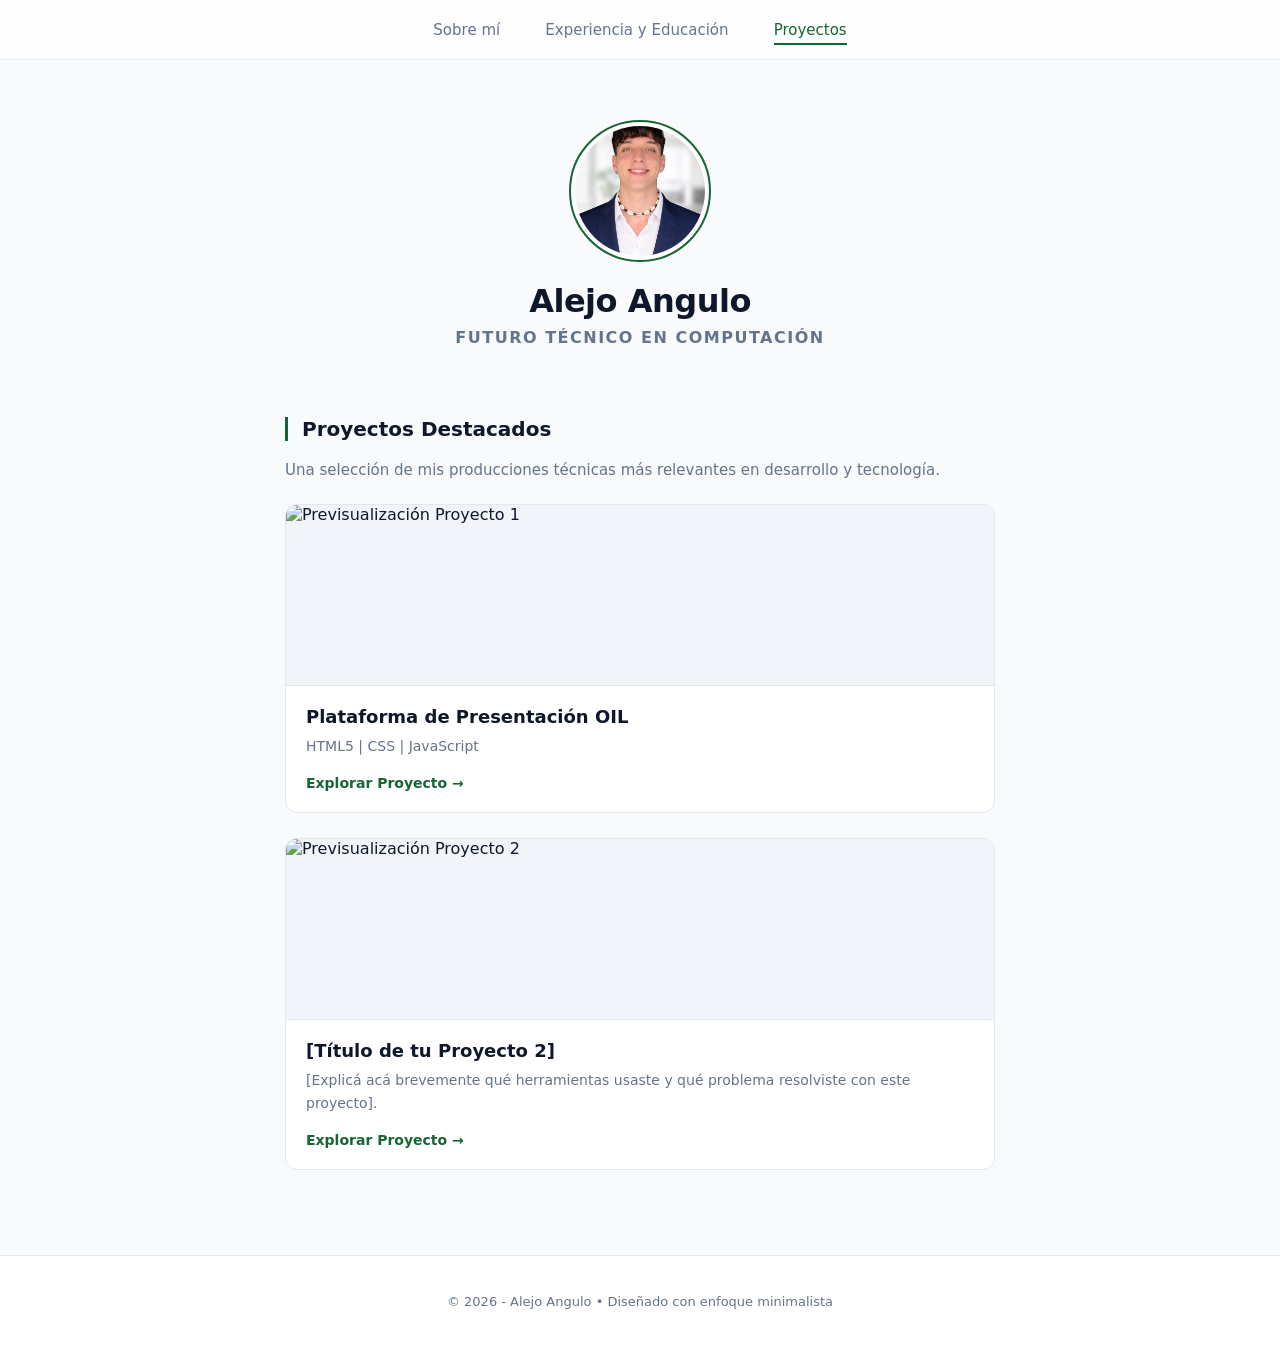
==== proyectos.html @ 9716bbf2 "HTML y CSS Agregue archivos de estructura y estilos del proyecto" ====
<!DOCTYPE html>
<html lang="es">
<head>
    <meta charset="UTF-8">
    <meta name="viewport" content="width=device-width, initial-scale=1.0">
    <title>Portafolio | Alejo Angulo</title>
    <link rel="stylesheet" href="style.css">
</head>
<body>
    <nav class="navbar">
        <ul class="nav-links">
            <li><a href="index.html">Sobre mí</a></li>
            <li><a href="experiencia.html">Experiencia y Educación</a></li>
            <li><a href="proyectos.html" class="active">Proyectos</a></li>
        </ul>
    </nav>

    <header class="hero-header">
        <div class="avatar-container">
            <img src="image.jpg" alt="Foto de perfil de Alejo Angulo" class="profile-img">
        </div>
        <h1 class="header-title">Alejo Angulo</h1>
        <p class="header-subtitle">Futuro Técnico en Computación</p>
    </header>

    <main class="content-container page-padding">
        <section class="section-block">
            <h3 class="section-title">Proyectos Destacados</h3>
            <p class="section-intro">Una selección de mis producciones técnicas más relevantes en desarrollo y tecnología.</p>
            
            <div class="projects-list">
                <div class="project-card">
                    <div class="project-image-wrapper">
                        <img src="[PONÉ ACÁ EL LINK A LA IMAGEN DE TU PROYECTO 1]" alt="Previsualización Proyecto 1" class="project-img">
                    </div>
                    <div class="project-info">
                        <h4 class="project-name">Plataforma de Presentación OIL</h4>
                        <p class="project-text">HTML5 | CSS | JavaScript</p>
                        <a href="[PONÉ ACÁ EL LINK AL PROYECTO O GITHUB]" class="btn-minimal" target="_blank">Explorar Proyecto →</a>
                    </div>
                </div>

                <div class="project-card">
                    <div class="project-image-wrapper">
                        <img src="[PONÉ ACÁ EL LINK A LA IMAGEN DE TU PROYECTO 2]" alt="Previsualización Proyecto 2" class="project-img">
                    </div>
                    <div class="project-info">
                        <h4 class="project-name">[Título de tu Proyecto 2]</h4>
                        <p class="project-text">[Explicá acá brevemente qué herramientas usaste y qué problema resolviste con este proyecto].</p>
                        <a href="[PONÉ ACÁ EL LINK AL PROYECTO O GITHUB]" class="btn-minimal" target="_blank">Explorar Proyecto →</a>
                    </div>
                </div>
            </div>
        </section>
    </main>

    <footer class="main-footer">
        <p>© 2026 - Alejo Angulo • Diseñado con enfoque minimalista</p>
    </footer>
</body>
</html>
---- style.css ----
/* ==========================================
   CONFIGURACIÓN GENERAL & VARIABLES
   ========================================== */
:root {
    --bg-color: #f8fafc;
    --container-bg: #ffffff;
    --text-main: #0f172a;       /* Azul Marino Carbón (A juego con tu traje) */
    --text-muted: #64748b;
    --accent: #166534;         /* Verde Bosque Elegante */
    --accent-light: #22c55e;   /* Toque Verde Juvenil */
    --accent-hover: #14532d;   /* Verde Bosque Oscuro */
    --border-color: #e2e8f0;
    --radius: 12px;
    --transition: all 0.3s cubic-bezier(0.4, 0, 0.2, 1);
}

body {
    font-family: system-ui, -apple-system, BlinkMacSystemFont, "Segoe UI", Roboto, Arial, sans-serif;
    margin: 0;
    padding: 0;
    background-color: var(--bg-color);
    color: var(--text-main);
    display: flex;
    flex-direction: column;
    min-height: 100vh;
    -webkit-font-smoothing: antialiased;
}

/* ==========================================
   NAVEGACIÓN (ESTILO MINIMALISTA)
   ========================================== */
.navbar {
    background-color: rgba(255, 255, 255, 0.8);
    backdrop-filter: blur(8px);
    border-bottom: 1px solid var(--border-color);
    padding: 20px 0;
    position: sticky;
    top: 0;
    z-index: 100;
}

.nav-links {
    list-style: none;
    margin: 0;
    padding: 0;
    text-align: center;
}

.nav-links li {
    display: inline-block;
    margin: 0 20px;
}

.nav-links a {
    color: var(--text-muted);
    text-decoration: none;
    font-weight: 500;
    font-size: 15px;
    transition: var(--transition);
    padding-bottom: 4px;
}

.nav-links a:hover, .nav-links a.active {
    color: var(--accent);
    border-bottom: 2px solid var(--accent);
}

/* ==========================================
   HEADER / HERO SECTION
   ========================================== */
.hero-header {
    text-align: center;
    padding: 60px 20px 30px 20px;
}

.avatar-container {
    width: 130px;
    height: 130px;
    margin: 0 auto 20px auto;
    border-radius: 50%;
    padding: 4px;
    border: 2px solid var(--accent); /* Ahora el borde de la foto es verde bosque */
    background: var(--container-bg);
}

.profile-img {
    width: 100%;
    height: 100%;
    border-radius: 50%;
    object-fit: cover;
}

.header-title {
    font-size: 32px;
    font-weight: 700;
    margin: 0 0 8px 0;
    letter-spacing: -0.5px;
    color: var(--text-main);
}

.header-subtitle {
    font-size: 16px;
    color: var(--text-muted);
    text-transform: uppercase;
    letter-spacing: 1.5px;
    margin: 0;
    font-weight: 600;
}

/* ==========================================
   CONTENEDORES & ESTRUCTURA
   ========================================== */
.content-container {
    max-width: 750px;
    width: 100%;
    margin: 0 auto 40px auto;
    padding: 0 20px;
    box-sizing: border-box;
    flex: 1;
}

.page-padding {
    padding-top: 40px;
}

.section-block {
    margin-bottom: 45px;
}

/* Títulos Modernos con borde izquierdo Verde */
.section-title {
    font-size: 20px;
    font-weight: 600;
    color: var(--text-main);
    border-left: 3px solid var(--accent);
    padding-left: 14px;
    margin: 0 0 20px 0;
}

.profile-text {
    font-size: 16px;
    line-height: 1.7;
    color: var(--text-muted);
    margin: 0;
}

/* ==========================================
   LISTAS Y DATOS DE CONTACTO
   ========================================== */
.contact-list {
    list-style: none;
    padding: 0;
    margin: 0;
}

.contact-list li {
    padding: 12px 0;
    border-bottom: 1px solid #f1f5f9;
    font-size: 15px;
}

.contact-list li:last-child {
    border-bottom: none;
}

.contact-list .label {
    font-weight: 600;
    color: var(--text-main);
    display: inline-block;
    width: 160px;
}

.contact-list a {
    color: var(--accent);
    text-decoration: none;
    transition: var(--transition);
    font-weight: 500;
}

.contact-list a:hover {
    color: var(--accent-hover);
    text-decoration: underline;
}

/* ==========================================
   TIMELINE (EDUCACIÓN Y EXPERIENCIA)
   ========================================== */
.timeline-item {
    padding: 0 0 25px 0;
    margin-bottom: 15px;
}

.item-role {
    font-size: 17px;
    font-weight: 600;
    margin: 0 0 4px 0;
    color: var(--text-main);
}

.item-place {
    font-size: 15px;
    color: var(--text-main);
    margin: 0 0 4px 0;
}

.item-date {
    font-size: 13px;
    color: var(--text-muted);
    font-weight: 500;
    margin: 0 0 10px 0;
}

.item-desc {
    padding-left: 20px;
    margin: 0;
    color: var(--text-muted);
    font-size: 15px;
    line-height: 1.6;
}

/* Habilidades en cuadrícula limpia */
.skills-grid {
    display: grid;
    grid-template-columns: 1fr 1fr;
    gap: 20px;
}

@media (max-width: 600px) {
    .skills-grid { grid-template-columns: 1fr; }
    .contact-list .label { display: block; margin-bottom: 4px; }
}

.skill-category h4 {
    font-size: 14px;
    text-transform: uppercase;
    letter-spacing: 0.5px;
    color: var(--text-muted);
    margin: 0 0 6px 0;
}

.skill-category p {
    font-size: 15px;
    margin: 0;
    font-weight: 500;
}

/* ==========================================
   TARJETAS DE PROYECTOS (ESTILO ELEGANTE)
   ========================================== */
.section-intro {
    color: var(--text-muted);
    margin: 0 0 25px 0;
    font-size: 15px;
}

.projects-list {
    display: flex;
    flex-direction: column;
    gap: 25px;
}

.project-card {
    background: var(--container-bg);
    border: 1px solid var(--border-color);
    border-radius: var(--radius);
    overflow: hidden;
    transition: var(--transition);
}

.project-card:hover {
    transform: translateY(-4px);
    box-shadow: 0 12px 20px -8px rgba(22, 101, 52, 0.15); /* Sombra sutil con tono verde */
    border-color: #cbd5e1;
}

.project-image-wrapper {
    background-color: #f1f5f9;
    height: 180px;
    display: flex;
    align-items: center;
    justify-content: center;
    overflow: hidden;
    border-bottom: 1px solid var(--border-color);
}

.project-img {
    width: 100%;
    height: 100%;
    object-fit: cover;
}

.project-info {
    padding: 20px;
}

.project-name {
    font-size: 18px;
    font-weight: 600;
    margin: 0 0 8px 0;
}

.project-text {
    font-size: 14px;
    color: var(--text-muted);
    line-height: 1.6;
    margin: 0 0 16px 0;
}

.btn-minimal {
    font-size: 14px;
    font-weight: 600;
    color: var(--accent);
    text-decoration: none;
    transition: var(--transition);
    display: inline-block;
}

.btn-minimal:hover {
    color: var(--accent-light);
    transform: translateX(4px);
}

/* ==========================================
   FOOTER
   ========================================== */
.main-footer {
    border-top: 1px solid var(--border-color);
    background-color: var(--container-bg);
    text-align: center;
    padding: 25px;
    margin-top: auto;
    font-size: 13px;
    color: var(--text-muted);
}
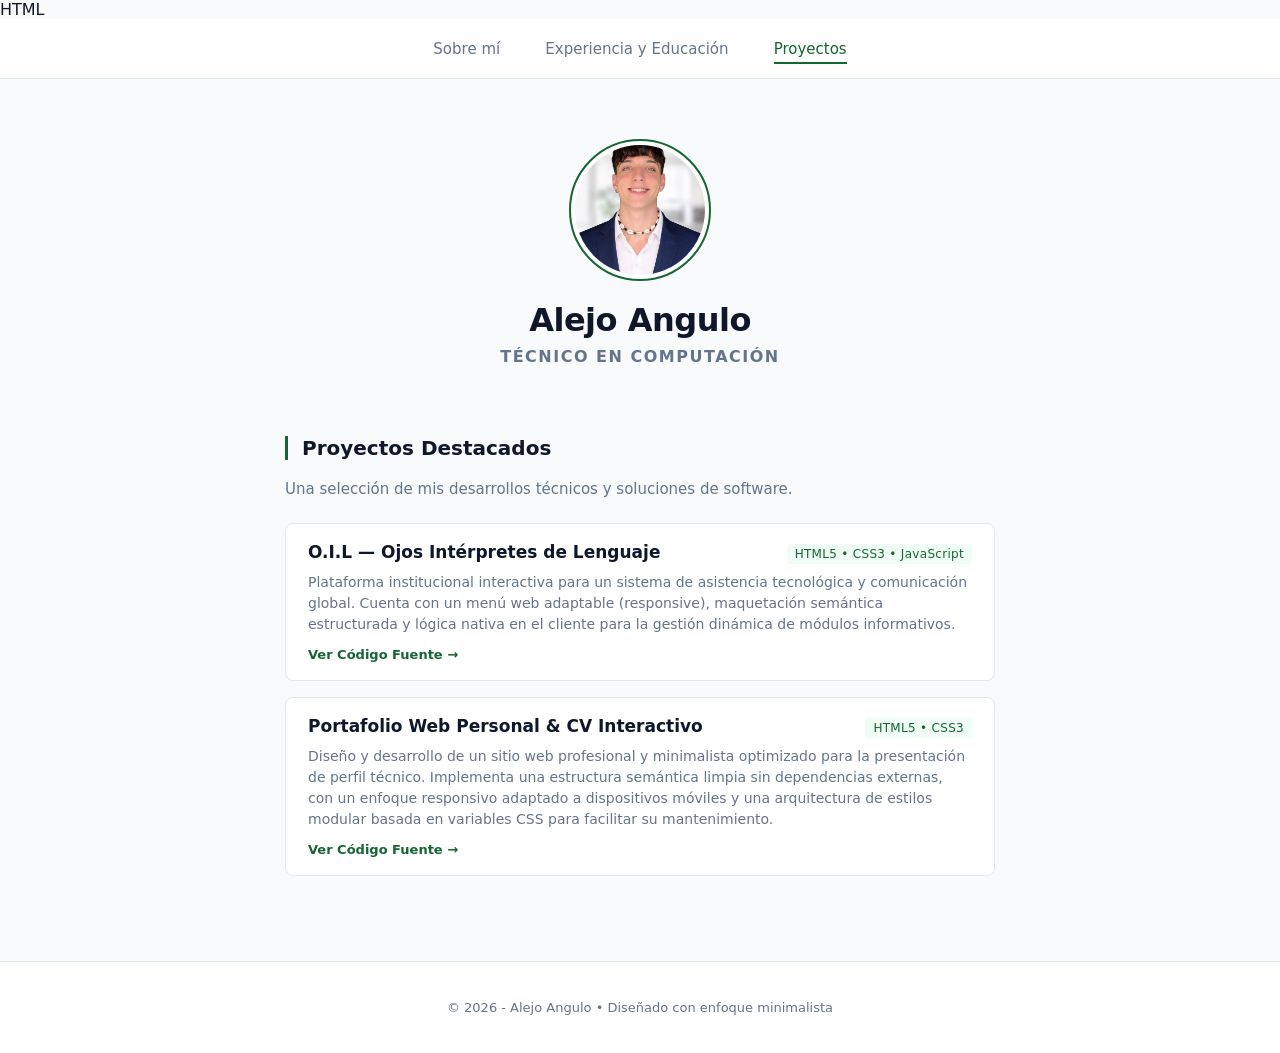
==== commit 985102ea: "Update proyectos.html Actualice el codigo de la pestaña "proyectos"." ====
--- a/proyectos.html
+++ b/proyectos.html
@@ -1,3 +1,4 @@
+HTML
 <!DOCTYPE html>
 <html lang="es">
 <head>
@@ -20,36 +21,44 @@
             <img src="image.jpg" alt="Foto de perfil de Alejo Angulo" class="profile-img">
         </div>
         <h1 class="header-title">Alejo Angulo</h1>
-        <p class="header-subtitle">Futuro Técnico en Computación</p>
+        <p class="header-subtitle">Técnico en Computación</p>
     </header>
 
     <main class="content-container page-padding">
         <section class="section-block">
             <h3 class="section-title">Proyectos Destacados</h3>
-            <p class="section-intro">Una selección de mis producciones técnicas más relevantes en desarrollo y tecnología.</p>
+            <p class="section-intro">Una selección de mis desarrollos técnicos y soluciones de software.</p>
             
             <div class="projects-list">
+                
                 <div class="project-card">
-                    <div class="project-image-wrapper">
-                        <img src="[PONÉ ACÁ EL LINK A LA IMAGEN DE TU PROYECTO 1]" alt="Previsualización Proyecto 1" class="project-img">
-                    </div>
                     <div class="project-info">
-                        <h4 class="project-name">Plataforma de Presentación OIL</h4>
-                        <p class="project-text">HTML5 | CSS | JavaScript</p>
-                        <a href="[PONÉ ACÁ EL LINK AL PROYECTO O GITHUB]" class="btn-minimal" target="_blank">Explorar Proyecto →</a>
+                        <div class="project-header-meta">
+                            <h4 class="project-name">O.I.L — Ojos Intérpretes de Lenguaje</h4>
+                            <span class="project-tech-badge">HTML5 • CSS3 • JavaScript</span>
+                        </div>
+                        <p class="project-text">
+                            Plataforma institucional interactiva para un sistema de asistencia tecnológica y comunicación global. 
+                            Cuenta con un menú web adaptable (responsive), maquetación semántica estructurada y lógica nativa en el cliente para la gestión dinámica de módulos informativos.
+                        </p>
+                        <a href="https://github.com/AlejoAngulo35/OIL/tree/main" class="btn-minimal" target="_blank">Ver Código Fuente →</a>
                     </div>
                 </div>
 
                 <div class="project-card">
-                    <div class="project-image-wrapper">
-                        <img src="[PONÉ ACÁ EL LINK A LA IMAGEN DE TU PROYECTO 2]" alt="Previsualización Proyecto 2" class="project-img">
-                    </div>
                     <div class="project-info">
-                        <h4 class="project-name">[Título de tu Proyecto 2]</h4>
-                        <p class="project-text">[Explicá acá brevemente qué herramientas usaste y qué problema resolviste con este proyecto].</p>
-                        <a href="[PONÉ ACÁ EL LINK AL PROYECTO O GITHUB]" class="btn-minimal" target="_blank">Explorar Proyecto →</a>
+                        <div class="project-header-meta">
+                            <h4 class="project-name">Portafolio Web Personal & CV Interactivo</h4>
+                            <span class="project-tech-badge">HTML5 • CSS3</span>
+                        </div>
+                        <p class="project-text">
+                            Diseño y desarrollo de un sitio web profesional y minimalista optimizado para la presentación de perfil técnico. 
+                            Implementa una estructura semántica limpia sin dependencias externas, con un enfoque responsivo adaptado a dispositivos móviles y una arquitectura de estilos modular basada en variables CSS para facilitar su mantenimiento.
+                        </p>
+                        <a href="https://github.com/AlejoAngulo35/CV-WEB" class="btn-minimal" target="_blank">Ver Código Fuente →</a>
                     </div>
                 </div>
+
             </div>
         </section>
     </main>
@@ -58,4 +67,4 @@
         <p>© 2026 - Alejo Angulo • Diseñado con enfoque minimalista</p>
     </footer>
 </body>
-</html>+</html>
--- a/style.css
+++ b/style.css
@@ -1,14 +1,11 @@
-/* ==========================================
-   CONFIGURACIÓN GENERAL & VARIABLES
-   ========================================== */
 :root {
     --bg-color: #f8fafc;
     --container-bg: #ffffff;
-    --text-main: #0f172a;       /* Azul Marino Carbón (A juego con tu traje) */
+    --text-main: #0f172a;      
     --text-muted: #64748b;
-    --accent: #166534;         /* Verde Bosque Elegante */
-    --accent-light: #22c55e;   /* Toque Verde Juvenil */
-    --accent-hover: #14532d;   /* Verde Bosque Oscuro */
+    --accent: #166534;         
+    --accent-light: #22c55e;   
+    --accent-hover: #14532d;   
     --border-color: #e2e8f0;
     --radius: 12px;
     --transition: all 0.3s cubic-bezier(0.4, 0, 0.2, 1);
@@ -26,9 +23,6 @@
     -webkit-font-smoothing: antialiased;
 }
 
-/* ==========================================
-   NAVEGACIÓN (ESTILO MINIMALISTA)
-   ========================================== */
 .navbar {
     background-color: rgba(255, 255, 255, 0.8);
     backdrop-filter: blur(8px);
@@ -65,9 +59,6 @@
     border-bottom: 2px solid var(--accent);
 }
 
-/* ==========================================
-   HEADER / HERO SECTION
-   ========================================== */
 .hero-header {
     text-align: center;
     padding: 60px 20px 30px 20px;
@@ -79,7 +70,7 @@
     margin: 0 auto 20px auto;
     border-radius: 50%;
     padding: 4px;
-    border: 2px solid var(--accent); /* Ahora el borde de la foto es verde bosque */
+    border: 2px solid var(--accent);
     background: var(--container-bg);
 }
 
@@ -107,9 +98,6 @@
     font-weight: 600;
 }
 
-/* ==========================================
-   CONTENEDORES & ESTRUCTURA
-   ========================================== */
 .content-container {
     max-width: 750px;
     width: 100%;
@@ -127,7 +115,6 @@
     margin-bottom: 45px;
 }
 
-/* Títulos Modernos con borde izquierdo Verde */
 .section-title {
     font-size: 20px;
     font-weight: 600;
@@ -144,9 +131,6 @@
     margin: 0;
 }
 
-/* ==========================================
-   LISTAS Y DATOS DE CONTACTO
-   ========================================== */
 .contact-list {
     list-style: none;
     padding: 0;
@@ -182,9 +166,6 @@
     text-decoration: underline;
 }
 
-/* ==========================================
-   TIMELINE (EDUCACIÓN Y EXPERIENCIA)
-   ========================================== */
 .timeline-item {
     padding: 0 0 25px 0;
     margin-bottom: 15px;
@@ -218,7 +199,6 @@
     line-height: 1.6;
 }
 
-/* Habilidades en cuadrícula limpia */
 .skills-grid {
     display: grid;
     grid-template-columns: 1fr 1fr;
@@ -243,10 +223,6 @@
     margin: 0;
     font-weight: 500;
 }
-
-/* ==========================================
-   TARJETAS DE PROYECTOS (ESTILO ELEGANTE)
-   ========================================== */
 .section-intro {
     color: var(--text-muted);
     margin: 0 0 25px 0;
@@ -256,58 +232,62 @@
 .projects-list {
     display: flex;
     flex-direction: column;
-    gap: 25px;
+    gap: 16px; 
 }
 
 .project-card {
     background: var(--container-bg);
     border: 1px solid var(--border-color);
-    border-radius: var(--radius);
+    border-radius: 8px; 
     overflow: hidden;
     transition: var(--transition);
 }
 
 .project-card:hover {
-    transform: translateY(-4px);
-    box-shadow: 0 12px 20px -8px rgba(22, 101, 52, 0.15); /* Sombra sutil con tono verde */
-    border-color: #cbd5e1;
-}
-
-.project-image-wrapper {
-    background-color: #f1f5f9;
-    height: 180px;
+    transform: translateY(-2px);
+    box-shadow: 0 8px 16px -6px rgba(22, 101, 52, 0.12); 
+    border-color: var(--accent); 
+}
+
+.project-info {
+    padding: 18px 22px; 
+}
+
+.project-header-meta {
     display: flex;
-    align-items: center;
-    justify-content: center;
-    overflow: hidden;
-    border-bottom: 1px solid var(--border-color);
-}
-
-.project-img {
-    width: 100%;
-    height: 100%;
-    object-fit: cover;
-}
-
-.project-info {
-    padding: 20px;
+    justify-content: space-between;
+    align-items: baseline;
+    margin-bottom: 8px;
+    gap: 10px;
+    flex-wrap: wrap; 
 }
 
 .project-name {
-    font-size: 18px;
-    font-weight: 600;
-    margin: 0 0 8px 0;
+    font-size: 17px;
+    font-weight: 600;
+    margin: 0;
+    color: var(--text-main);
+}
+
+.project-tech-badge {
+    font-size: 12px;
+    font-weight: 500;
+    color: var(--accent);
+    background-color: #f0fdf4; 
+    padding: 3px 8px;
+    border-radius: 4px;
+    letter-spacing: 0.3px;
 }
 
 .project-text {
     font-size: 14px;
     color: var(--text-muted);
-    line-height: 1.6;
-    margin: 0 0 16px 0;
+    line-height: 1.5;
+    margin: 0 0 12px 0;
 }
 
 .btn-minimal {
-    font-size: 14px;
+    font-size: 13px;
     font-weight: 600;
     color: var(--accent);
     text-decoration: none;
@@ -320,9 +300,6 @@
     transform: translateX(4px);
 }
 
-/* ==========================================
-   FOOTER
-   ========================================== */
 .main-footer {
     border-top: 1px solid var(--border-color);
     background-color: var(--container-bg);
@@ -331,4 +308,4 @@
     margin-top: auto;
     font-size: 13px;
     color: var(--text-muted);
-}+}
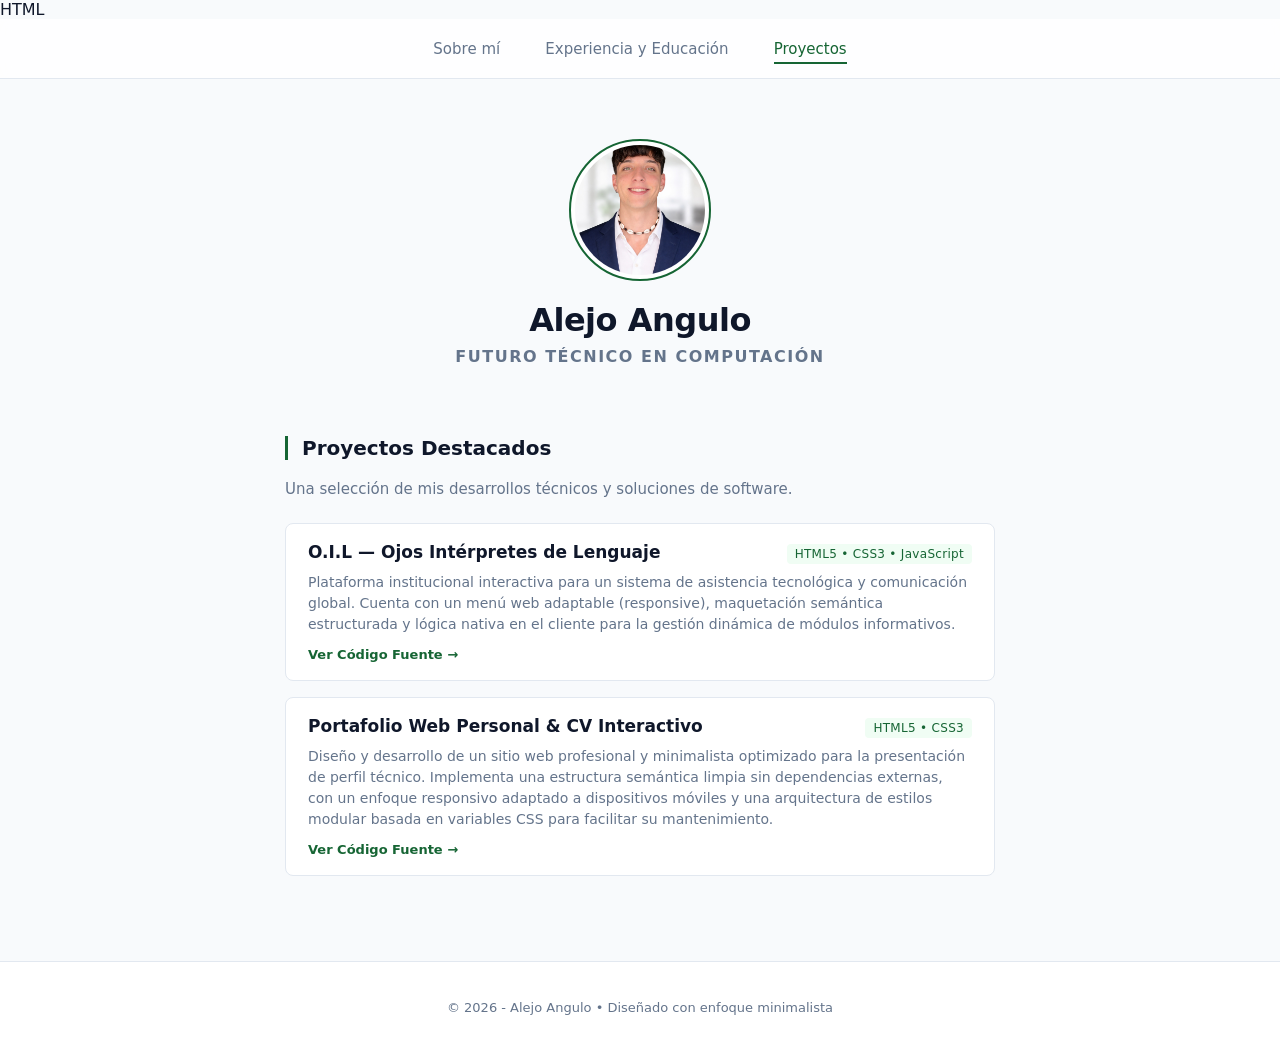
==== commit abf640b9: "Update proyectos.html Corrección al subtitulo." ====
--- a/proyectos.html
+++ b/proyectos.html
@@ -21,7 +21,7 @@
             <img src="image.jpg" alt="Foto de perfil de Alejo Angulo" class="profile-img">
         </div>
         <h1 class="header-title">Alejo Angulo</h1>
-        <p class="header-subtitle">Técnico en Computación</p>
+        <p class="header-subtitle">Futuro Técnico en Computación</p>
     </header>
 
     <main class="content-container page-padding">
--- a/style.css
+++ b/style.css
@@ -1,11 +1,14 @@
+/* ==========================================
+   CONFIGURACIÓN GENERAL & VARIABLES
+   ========================================== */
 :root {
     --bg-color: #f8fafc;
     --container-bg: #ffffff;
-    --text-main: #0f172a;      
+    --text-main: #0f172a;       /* Azul Marino Carbón (A juego con tu traje) */
     --text-muted: #64748b;
-    --accent: #166534;         
-    --accent-light: #22c55e;   
-    --accent-hover: #14532d;   
+    --accent: #166534;         /* Verde Bosque Elegante */
+    --accent-light: #22c55e;   /* Toque Verde Juvenil */
+    --accent-hover: #14532d;   /* Verde Bosque Oscuro */
     --border-color: #e2e8f0;
     --radius: 12px;
     --transition: all 0.3s cubic-bezier(0.4, 0, 0.2, 1);
@@ -23,6 +26,9 @@
     -webkit-font-smoothing: antialiased;
 }
 
+/* ==========================================
+   NAVEGACIÓN (ESTILO MINIMALISTA)
+   ========================================== */
 .navbar {
     background-color: rgba(255, 255, 255, 0.8);
     backdrop-filter: blur(8px);
@@ -59,6 +65,9 @@
     border-bottom: 2px solid var(--accent);
 }
 
+/* ==========================================
+   HEADER / HERO SECTION
+   ========================================== */
 .hero-header {
     text-align: center;
     padding: 60px 20px 30px 20px;
@@ -98,6 +107,9 @@
     font-weight: 600;
 }
 
+/* ==========================================
+   CONTENEDORES & ESTRUCTURA
+   ========================================== */
 .content-container {
     max-width: 750px;
     width: 100%;
@@ -131,6 +143,9 @@
     margin: 0;
 }
 
+/* ==========================================
+   LISTAS Y DATOS DE CONTACTO
+   ========================================== */
 .contact-list {
     list-style: none;
     padding: 0;
@@ -166,6 +181,9 @@
     text-decoration: underline;
 }
 
+/* ==========================================
+   TIMELINE (EDUCACIÓN Y EXPERIENCIA)
+   ========================================== */
 .timeline-item {
     padding: 0 0 25px 0;
     margin-bottom: 15px;
@@ -199,6 +217,7 @@
     line-height: 1.6;
 }
 
+/* Habilidades */
 .skills-grid {
     display: grid;
     grid-template-columns: 1fr 1fr;
@@ -223,6 +242,10 @@
     margin: 0;
     font-weight: 500;
 }
+
+/* ==========================================
+   TARJETAS DE PROYECTOS (ESTILO RECTANGULAR ANGOSTO)
+   ========================================== */
 .section-intro {
     color: var(--text-muted);
     margin: 0 0 25px 0;
@@ -232,25 +255,25 @@
 .projects-list {
     display: flex;
     flex-direction: column;
-    gap: 16px; 
+    gap: 16px; /* Espaciado más compacto entre las cajas */
 }
 
 .project-card {
     background: var(--container-bg);
     border: 1px solid var(--border-color);
-    border-radius: 8px; 
+    border-radius: 8px; /* Bordes sutiles para look técnico */
     overflow: hidden;
     transition: var(--transition);
 }
 
 .project-card:hover {
     transform: translateY(-2px);
-    box-shadow: 0 8px 16px -6px rgba(22, 101, 52, 0.12); 
-    border-color: var(--accent); 
+    box-shadow: 0 8px 16px -6px rgba(22, 101, 52, 0.12); /* Brillo sutil verde bosque */
+    border-color: var(--accent); /* Cambia el borde a verde al pasar el mouse */
 }
 
 .project-info {
-    padding: 18px 22px; 
+    padding: 18px 22px; /* Caja más angosta y compacta */
 }
 
 .project-header-meta {
@@ -259,7 +282,7 @@
     align-items: baseline;
     margin-bottom: 8px;
     gap: 10px;
-    flex-wrap: wrap; 
+    flex-wrap: wrap; /* Se adapta a celulares */
 }
 
 .project-name {
@@ -273,7 +296,7 @@
     font-size: 12px;
     font-weight: 500;
     color: var(--accent);
-    background-color: #f0fdf4; 
+    background-color: #f0fdf4; /* Fondo verde muy suave */
     padding: 3px 8px;
     border-radius: 4px;
     letter-spacing: 0.3px;
@@ -300,6 +323,9 @@
     transform: translateX(4px);
 }
 
+/* ==========================================
+   FOOTER
+   ========================================== */
 .main-footer {
     border-top: 1px solid var(--border-color);
     background-color: var(--container-bg);
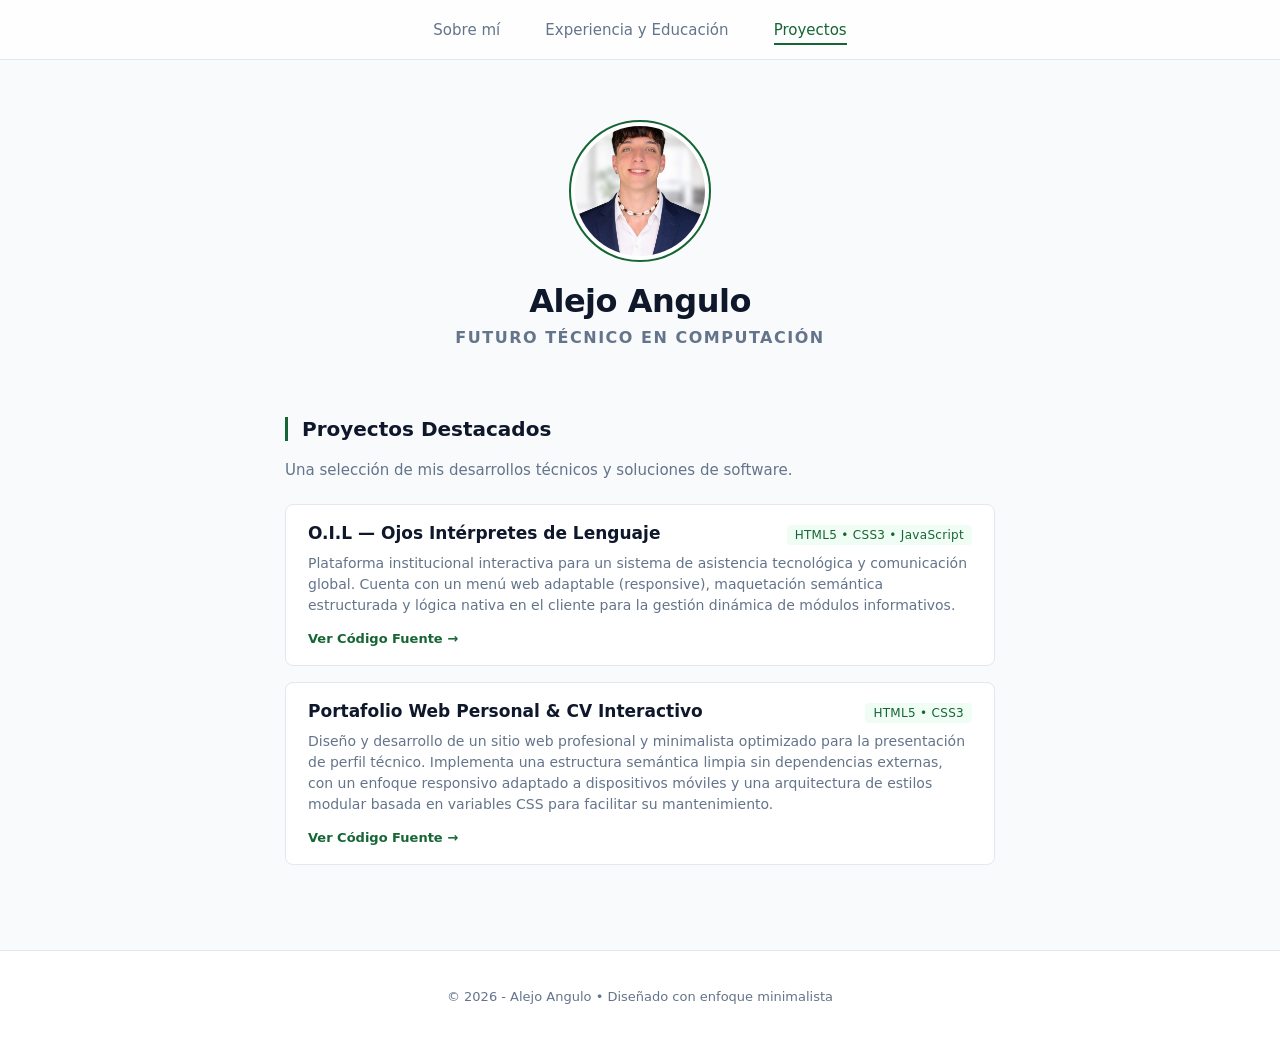
==== commit 54b46d36: "Update proyectos.html" ====
--- a/proyectos.html
+++ b/proyectos.html
@@ -1,4 +1,3 @@
-HTML
 <!DOCTYPE html>
 <html lang="es">
 <head>
--- a/style.css
+++ b/style.css
@@ -4,7 +4,7 @@
 :root {
     --bg-color: #f8fafc;
     --container-bg: #ffffff;
-    --text-main: #0f172a;       /* Azul Marino Carbón (A juego con tu traje) */
+    --text-main: #0f172a;       /* Azul Marino Carbón */
     --text-muted: #64748b;
     --accent: #166534;         /* Verde Bosque Elegante */
     --accent-light: #22c55e;   /* Toque Verde Juvenil */
@@ -224,11 +224,6 @@
     gap: 20px;
 }
 
-@media (max-width: 600px) {
-    .skills-grid { grid-template-columns: 1fr; }
-    .contact-list .label { display: block; margin-bottom: 4px; }
-}
-
 .skill-category h4 {
     font-size: 14px;
     text-transform: uppercase;
@@ -255,25 +250,25 @@
 .projects-list {
     display: flex;
     flex-direction: column;
-    gap: 16px; /* Espaciado más compacto entre las cajas */
+    gap: 16px;
 }
 
 .project-card {
     background: var(--container-bg);
     border: 1px solid var(--border-color);
-    border-radius: 8px; /* Bordes sutiles para look técnico */
+    border-radius: 8px;
     overflow: hidden;
     transition: var(--transition);
 }
 
 .project-card:hover {
     transform: translateY(-2px);
-    box-shadow: 0 8px 16px -6px rgba(22, 101, 52, 0.12); /* Brillo sutil verde bosque */
-    border-color: var(--accent); /* Cambia el borde a verde al pasar el mouse */
+    box-shadow: 0 8px 16px -6px rgba(22, 101, 52, 0.12);
+    border-color: var(--accent);
 }
 
 .project-info {
-    padding: 18px 22px; /* Caja más angosta y compacta */
+    padding: 18px 22px;
 }
 
 .project-header-meta {
@@ -282,7 +277,7 @@
     align-items: baseline;
     margin-bottom: 8px;
     gap: 10px;
-    flex-wrap: wrap; /* Se adapta a celulares */
+    flex-wrap: wrap;
 }
 
 .project-name {
@@ -296,7 +291,7 @@
     font-size: 12px;
     font-weight: 500;
     color: var(--accent);
-    background-color: #f0fdf4; /* Fondo verde muy suave */
+    background-color: #f0fdf4;
     padding: 3px 8px;
     border-radius: 4px;
     letter-spacing: 0.3px;
@@ -335,3 +330,59 @@
     font-size: 13px;
     color: var(--text-muted);
 }
+
+/* ==========================================
+   DISEÑO RESPONSIVO (MÓVILES Y TABLETS)
+   ========================================== */
+@media (max-width: 768px) {
+    .nav-links {
+        display: flex;
+        flex-direction: column;
+        gap: 15px;
+        padding: 10px 0;
+    }
+    
+    .nav-links li {
+        margin: 0;
+    }
+
+    .hero-header {
+        padding: 30px 15px 20px 15px;
+    }
+    
+    .avatar-container {
+        width: 110px;
+        height: 110px;
+    }
+    
+    .header-title {
+        font-size: 26px;
+    }
+    
+    .header-subtitle {
+        font-size: 14px;
+    }
+
+    .content-container {
+        padding: 0 15px;
+    }
+
+    .skills-grid { 
+        grid-template-columns: 1fr; 
+    }
+
+    .contact-list .label { 
+        display: block; 
+        margin-bottom: 6px; 
+    }
+
+    .project-info {
+        padding: 15px; 
+    }
+
+    .project-header-meta {
+        flex-direction: column;
+        align-items: flex-start;
+        gap: 8px;
+    }
+}
